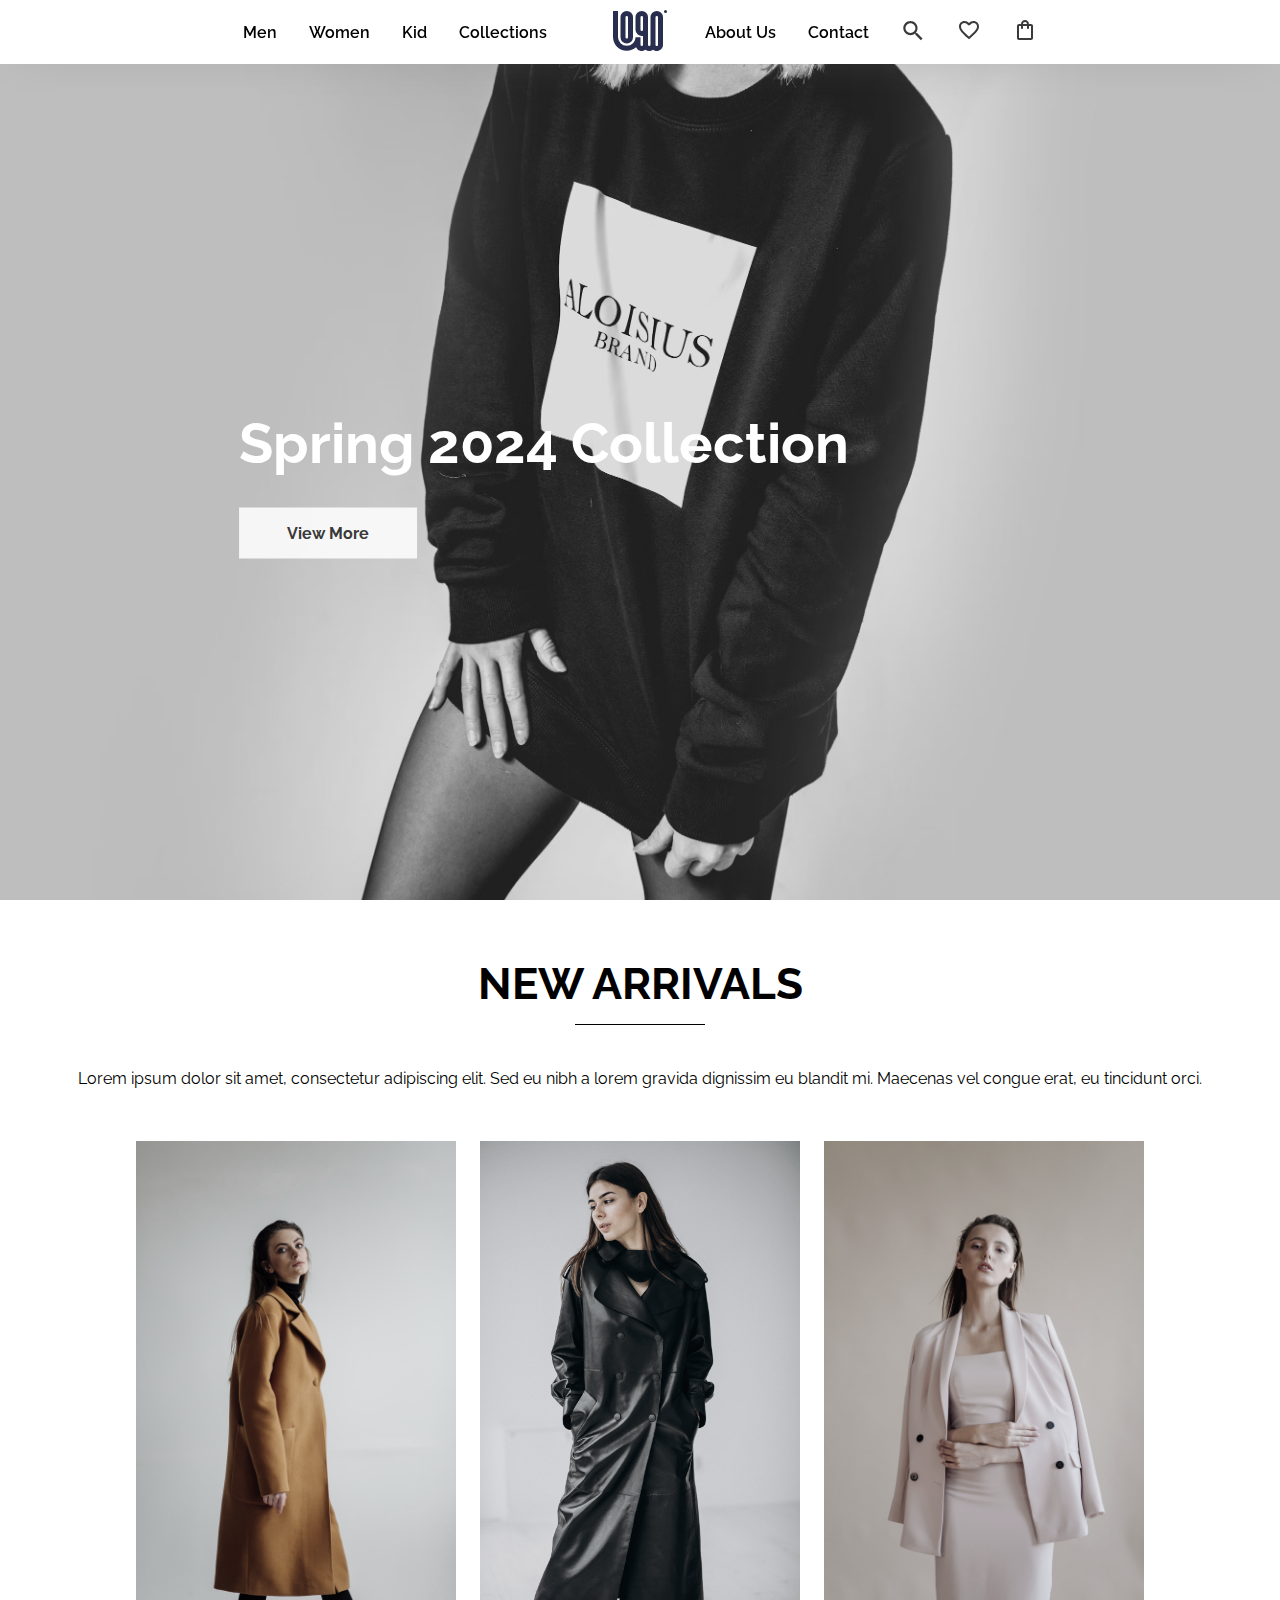
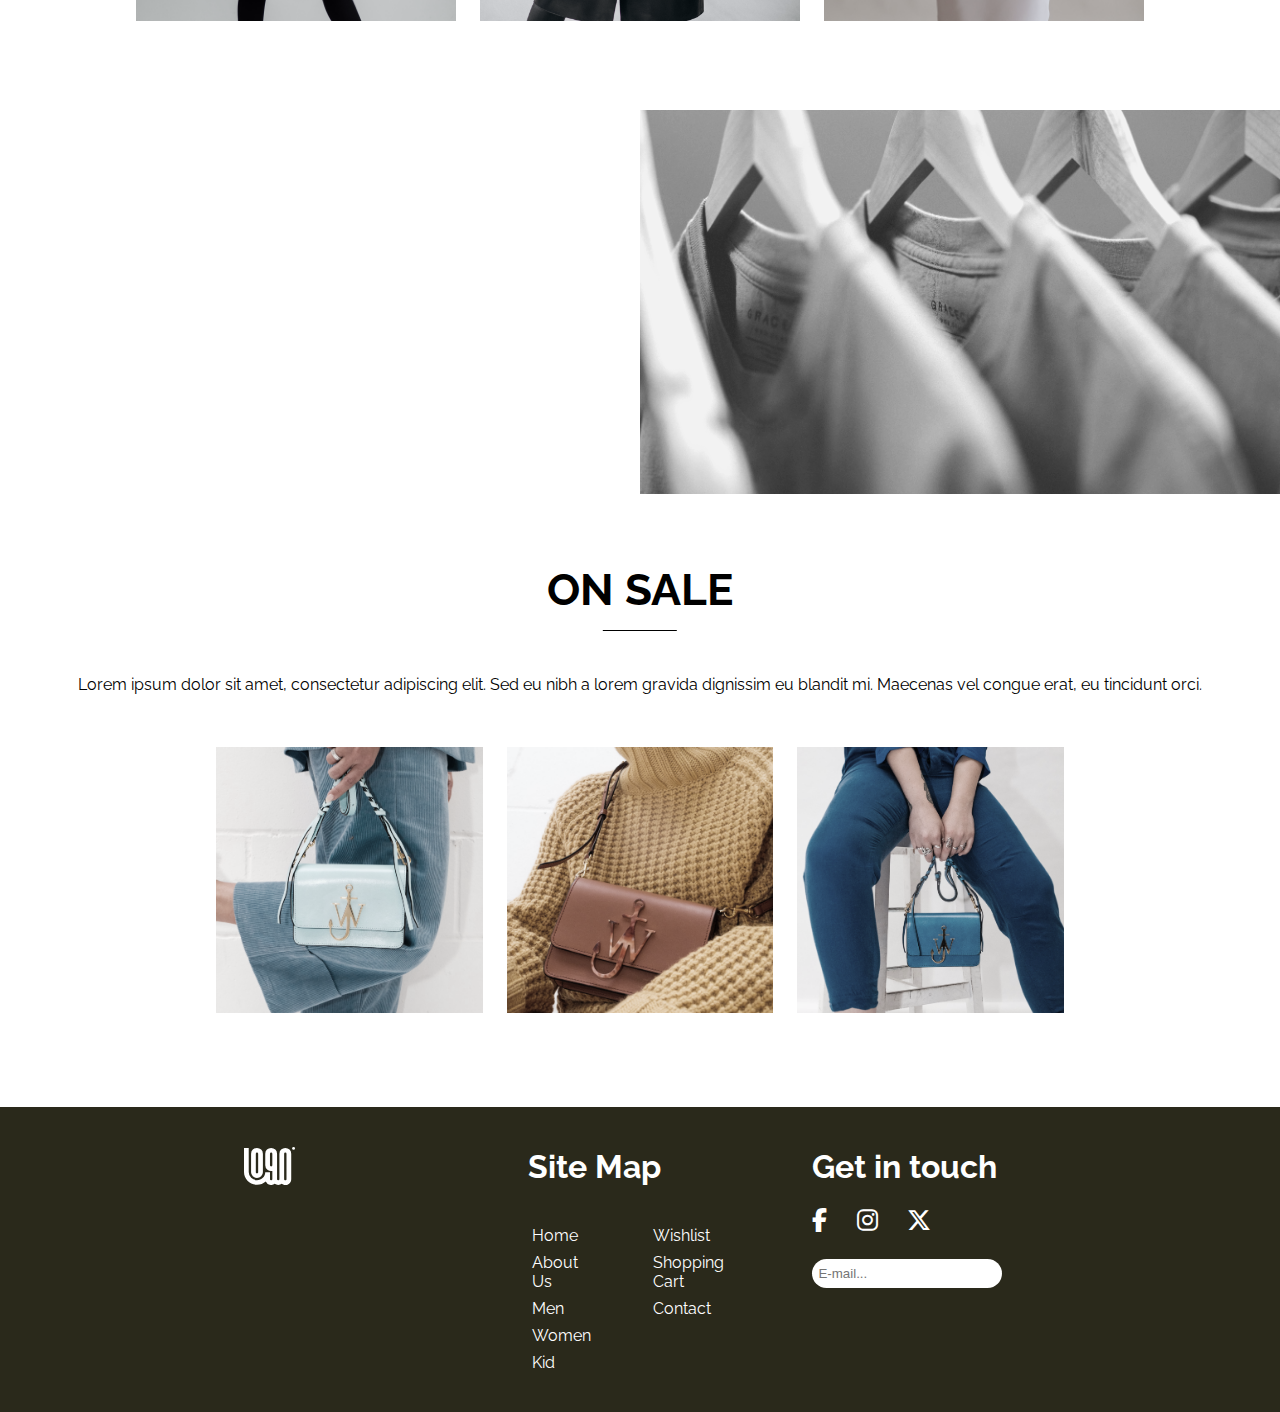
==== index.html @ be004fc8 "initial web project" ====
<!DOCTYPE html>
<html lang="en">
  <head>
    <meta charset="UTF-8" />
    <meta name="viewport" content="width=device-width, initial-scale=1" />
    <title>Home</title>
    <link rel="stylesheet" href="./style.css" />
    <link rel="preconnect" href="https://fonts.googleapis.com" />
    <link rel="preconnect" href="https://fonts.gstatic.com" crossorigin />
    <link
      href="https://fonts.googleapis.com/css2?family=Raleway:ital,wght@0,100..900;1,100..900&display=swap"
      rel="stylesheet" />
    <link
      rel="stylesheet"
      href="https://cdnjs.cloudflare.com/ajax/libs/font-awesome/6.5.1/css/all.min.css" />
    <link href="https://fonts.googleapis.com/icon?family=Material+Icons" rel="stylesheet" />
    <link
      href="https://fonts.googleapis.com/icon?family=Material+Icons+Outlined"
      rel="stylesheet" />
    <link
      rel="stylesheet"
      href="https://fonts.googleapis.com/css2?family=Material+Symbols+Outlined:opsz,wght,FILL,GRAD@20..48,100..700,0..1,-50..200" />
    <link
      rel="stylesheet"
      href="https://unpkg.com/leaflet@1.9.4/dist/leaflet.css"
      integrity="sha256-p4NxAoJBhIIN+hmNHrzRCf9tD/miZyoHS5obTRR9BMY="
      crossorigin="" />
    <script
      src="https://unpkg.com/leaflet@1.9.4/dist/leaflet.js"
      integrity="sha256-20nQCchB9co0qIjJZRGuk2/Z9VM+kNiyxNV1lvTlZBo="
      crossorigin=""></script>
    <script src="/script.js"></script>
  </head>

  <body>
    <!-- Navigation Menu -->
    <header>
      <nav>
        <!-- Left menu -->
        <ul class="left-menu">
          <li><a href="category.html">Men</a></li>
          <li><a href="category.html">Women</a></li>
          <li><a href="/category.html">Kid</a></li>
          <li tabindex="0">
            Collections
            <div class="subcategory-menu">
              <ul>
                <img src="/resources/drop-down-img.jpg" width="300px" height="300px" />
              </ul>
              <ul>
                <li><a href="category.html">FEATURED</a></li>
                <li><a href="category.html">Spring Collection</a></li>
                <li><a href="category.html">New Arrivals</a></li>
                <li><a href="category.html">On Sale</a></li>
              </ul>
              <ul>
                <li><a href="category.html">CLASSIC</a></li>
                <li><a href="category.html">Tops</a></li>
                <li><a href="category.html">Bottoms</a></li>
                <li><a href="category.html">T-Shirts</a></li>
                <li><a href="category.html">Outerwear</a></li>
                <li><a href="category.html">Shoes</a></li>
              </ul>
              <ul>
                <li><a href="category.html">MINIMALIST</a></li>
                <li><a href="category.html">Tops</a></li>
                <li><a href="category.html">Bottoms</a></li>
                <li><a href="category.html">T-Shirts</a></li>
                <li><a href="category.html">Outerwear</a></li>
                <li><a href="category.html">Shoes</a></li>
              </ul>
              <ul>
                <li><a href="category.html">SPORTY</a></li>
                <li><a href="category.html">Tops</a></li>
                <li><a href="category.html">Bottoms</a></li>
                <li><a href="category.html">T-Shirts</a></li>
                <li><a href="category.html">Outerwear</a></li>
                <li><a href="category.html">Shoes</a></li>
              </ul>
            </div>
          </li>
        </ul>
        <!-- Logo -->
        <div class="logo-container">
          <a href="/index.html"><img src="/resources/logo.svg" /></a>
        </div>
        <!-- Right menu -->
        <ul class="right-menu">
          <li><a href="about-us.html">About Us</a></li>
          <li><a href="contact-us.html">Contact</a></li>
          <li tabindex="0">
            <i class="material-icons-outlined">search</i
            ><input type="text" class="search-box" placeholder="Search Item or Collection..." />
          </li>
          <li>
            <a href="wish-list.html"><i class="material-icons-outlined">favorite_border</i></a>
          </li>
          <li>
            <a href="shopping-cart.html"><i class="material-icons-outlined">shopping_bag</i></a>
          </li>
        </ul>
      </nav>
    </header>
    <div class="nav-padding"></div>

    <!-- Banner Section -->
    <div class="hp-heroimg">
      <img src="/resources/hero-banner-compressed.jpg" />
      <div class="hp-width-container">
        <div class="hp-cta-container">
          <h1>Spring 2024 Collection</h1>
          <div class="hp-cta-botton">View More</div>
        </div>
      </div>
    </div>

    <!-- New Arrivals -->
    <article class="collection-container">
      <div class="hp-collection">
        <p>New Arrivals</p>
        <p>
          Lorem ipsum dolor sit amet, consectetur adipiscing elit. Sed eu nibh a lorem gravida
          dignissim eu blandit mi. Maecenas vel congue erat, eu tincidunt orci.
        </p>
        <section class="hp-card-container">
          <div class="hp-card-img-container">
            <img src="/resources/collection 1.jpg" />
            <div class="hp-cta-botton align-center">View More</div>
          </div>
          <div class="hp-card-img-container">
            <img src="/resources/collection 2.jpg" />
            <div class="hp-cta-botton align-center">View More</div>
          </div>
          <div class="hp-card-img-container">
            <img src="/resources/collection 3.jpg" />
            <div class="hp-cta-botton align-center">View More</div>
          </div>
        </section>
      </div>

      <!-- About Us -->
      <div class="hp-collection">
        <section class="hp-aboutus-container">
          <p>
            Welcome to [NAME], nestled in New York City's vibrant fashion scene. We're dedicated to
            providing unique, trendsetting styles for expressive individuals. Our diverse and
            quality-driven collections cater to every taste, blending elegance with boldness. [NAME]
            isn't just a brand; it's a journey towards sartorial distinction where your personal
            style story begins. Join us in making every outfit a statement, an expression of
            individuality in a world eager for diversity. Discover the essence of fashion with us,
            where every thread weaves a narrative of sophistication and avant-garde flair.
          </p>
          <img src="/resources/collection-banner.avif" />
        </section>
      </div>

      <!-- On Sale -->
      <div class="hp-collection">
        <p>On Sale</p>
        <p>
          Lorem ipsum dolor sit amet, consectetur adipiscing elit. Sed eu nibh a lorem gravida
          dignissim eu blandit mi. Maecenas vel congue erat, eu tincidunt orci.
        </p>
        <section class="hp-card-container">
          <div class="hp-card-img-container-2">
            <img src="/resources/onsale1.avif" />
            <div class="hp-cta-botton align-center">View More</div>
          </div>
          <div class="hp-card-img-container-2">
            <img src="/resources/onsale2.avif" />
            <div class="hp-cta-botton align-center">View More</div>
          </div>
          <div class="hp-card-img-container-2">
            <img src="/resources/onsale3.avif" />
            <div class="hp-cta-botton align-center">View More</div>
          </div>
        </section>
      </div>
    </article>

    <!-- Footer -->
    <footer>
      <div class="footer-content">
        <section class="left-footer">
          <div class="footer-logo">
            <img src="/resources/logo.svg" />
          </div>
        </section>
        <section class="middle-footer">
          <h1>Site Map</h1>
          <div class="sitemap-container">
            <ul class="sitemap-left">
              <li><a href="index.html">Home</a></li>
              <li><a href="about-us.html">About Us</a></li>
              <li><a href="category.html">Men</a></li>
              <li><a href="category.html">Women</a></li>
              <li><a href="category.html">Kid</a></li>
            </ul>
            <ul class="sitemap-right">
              <li><a href="wish-list.html">Wishlist</a></li>
              <li><a href="shopping-cart.html">Shopping Cart</a></li>
              <li><a href="contact-us.html">Contact</a></li>
            </ul>
          </div>
        </section>
        <section class="right-footer">
          <h1>Get in touch</h1>
          <div class="social-media-container">
            <a href="https://www.facebook.com"><i class="fa-brands fa-facebook-f"></i></a>
            <a href="https://www.instagram.com"><i class="fa-brands fa-instagram"></i></a>
            <a href="https://www.x.com"><i class="fa-brands fa-x-twitter"></i></a>
          </div>
          <div class="subscribe-container">
            <input type="email" placeholder="E-mail..." />
          </div>
        </section>
      </div>
    </footer>
  </body>
</html>
---- style.css ----
:root {
  --body-font: "Raleway";
}

* {
  box-sizing: border-box;
}

body {
  margin: 0;
  position: relative;
  font-family: var(--body-font);
  font-weight: 400;
  caret-color: transparent;
  height: auto;
  overflow-y: scroll;
}

/*=========================================== Navigation bar ===========================================*/
nav {
  position: fixed;
  display: flex;
  background: white;
  justify-content: center;
  align-items: center;
  top: 0;
  width: 100%;
  height: 4em;
  box-shadow: grey 0px 1px 50px -25px;
  z-index: 999;
  font-weight: 600;
}

.nav-padding {
  display: flex;
  height: 4em;
  background-color: red;
}

.logo-container {
  display: flex;
  padding: 0;
  margin: 0;
}

.left-menu {
  display: flex;
  width: 31.4%;
  list-style-type: none;
  padding: 0 2em;
  gap: 2em;
}

.right-menu {
  display: flex;
  width: 31.4%;
  justify-content: flex-end;
  list-style-type: none;
  padding: 0 2em;
  gap: 2em;
}

.right-menu > li,
.left-menu > li {
  position: relative;
  cursor: pointer;
  height: 2em;
  display: flex;
  align-items: center;
}

.material-icons-outlined {
  font-size: 1.5em;
  color: #3a3a3a;
}

.right-menu > li:nth-child(3)::after,
.right-menu > li:nth-child(4)::after,
.right-menu > li:nth-child(5)::after {
  display: none;
}

.right-menu > li:nth-child(3) > i {
  margin-bottom: 3px;
  transform: scale(1.1);
}

.right-menu > li:nth-child(5) i {
  margin-bottom: 5px;
}

/* Search-box */
.right-menu > li:nth-child(3) > .search-box {
  display: flex;
  position: fixed;
  top: 50%;
  left: 50%;
  transform: translate(-50%, -50%);
  width: 30em;
  height: 2em;
  padding: 2em;
  font-size: 1.25em;
  opacity: 0;
  visibility: hidden;
  box-shadow: none;
  transition: opacity 350ms ease-in-out, visibility 350ms ease-in-out, box-shadow 50ms ease-in-out;
  border: none;
  caret-color: black;
}

.search-box:focus-within {
  outline: none;
}

.right-menu li:nth-child(3):focus-within .search-box {
  opacity: 1;
  visibility: visible;
  box-shadow: rgb(0, 0, 0, 0.7) 0 0 100px;
}
/* End of Search-box */

/* Drop-down Panel */
.subcategory-menu {
  position: fixed;
  display: flex;
  background-color: white;
  border-top: lightgrey solid 1px;
  margin: 1em 0 0 0;
  padding: 2em calc(30% - 100vw / 9);
  width: 100%;
  top: 3em;
  left: 0;
  gap: 3vmax;
  opacity: 0;
  visibility: hidden;
  transition: opacity 150ms ease-in-out, visibility 150ms ease-in-out;
  box-shadow: grey 0px 25px 50px -50px;
  cursor: default;
}

.subcategory-menu img {
  filter: grayscale(40%);
}

.subcategory-menu li {
  list-style-type: none;
  font-size: 1em;
  padding: 0.5em;
  font-weight: 400;
  transition: font-weight 80ms ease-in-out;
}

.subcategory-menu li:hover {
  font-weight: 550;
}

.subcategory-menu ul {
  padding: 0;
}

.subcategory-menu ul li:nth-child(1) {
  font-weight: 650;
}

.subcategory-menu ul:nth-child(2) li:nth-child(4) {
  color: rgb(206, 6, 6);
  font-weight: 750;
  text-transform: uppercase;
}

.left-menu > li:focus-within .subcategory-menu {
  opacity: 1;
  visibility: visible;
}
/* End of Drop-down Panel */

/* Navigation Bar Hover Effect */
.right-menu > li::after,
.left-menu > li::after {
  content: "";
  position: absolute;
  width: 100%;
  background: black;
  border-radius: 5px;
  height: 0.14em;
  top: 2.85em;
  left: 0;
  transform: scaleX(0);
}

.left-menu > li:hover::after,
.right-menu > li:hover::after {
  transform: scaleX(1);
}

.left-menu a:link,
.left-menu a:visited,
.right-menu a:link,
.right-menu a:visited {
  color: inherit;
  text-decoration: none;
}
/* End of Navigation Bar Hover Effect */
/*=========================================== End of Navigation bar ===========================================*/

/*=========================================== Homepage Banner Section ===========================================*/
.hp-heroimg {
  position: relative;
  width: 100%;
  margin-left: auto;
  margin-right: auto;
  overflow: hidden;
}

.hp-heroimg img {
  width: 100%;
  height: calc(100vh - 4em);
  object-fit: cover;
  object-position: center 5%;
}

.hp-width-container {
  position: absolute;
  top: 50%;
  left: 50%;
  transform: translate(-50%, -50%);
  height: 100vh;
  width: 62.65%;
}

.hp-heroimg .hp-cta-container {
  display: flex;
  flex-direction: column;
  position: absolute;
  top: 50%;
  left: 0;
  transform: translateY(-50%);
  gap: 2em;
}

.hp-heroimg h1 {
  font-size: 3.5em;
  color: white;
  margin: 0;
}

.hp-cta-botton {
  font-weight: bold;
  white-space: nowrap;
  color: #3a3a3a;
  background-color: rgba(255, 255, 255, 0.856);
  width: fit-content;
  padding: 1em 3em;
  margin: 0;
  cursor: pointer;
  transition: color 110ms ease-in-out, background-color 110ms ease-in-out;
}

.hp-cta-botton:hover {
  color: white;
  background: #2a291b;
}
/*=========================================== End of Homepage Banner Section ===========================================*/

/*=========================================== Homepage Collection Section ===========================================*/
.collection-container {
  display: flex;
  flex-direction: column;
  margin-bottom: calc(100vw / 15 - 100vw / 20);
}

.hp-collection {
  display: flex;
  flex-direction: column;
  justify-content: center;
  align-items: center;
  padding: 1em 0;
}

.hp-collection > p:nth-child(1) {
  position: relative;
  font-size: 2.75em;
  font-weight: 700;
  text-transform: uppercase;
  white-space: nowrap;
  text-align: center;
  color: black;
  width: fit-content;
  margin: 3vmax;
}

.hp-collection > p:nth-child(2) {
  width: 90vw;
}

.hp-collection > p:nth-child(1)::after {
  content: "";
  display: block;
  width: 40%;
  position: absolute;
  background: black;
  height: 0.015em;
  bottom: -30%;
  left: 50%;
  transform: translateX(-50%);
}

.hp-aboutus-container {
  width: 100%;
  height: 30vmax;
  background-image: url(https://img.freepik.com/free-photo/solid-concrete-wall-textured-backdrop_53876-129493.jpg?t=st=1711586762~exp=1711590362~hmac=8ddcb35dd2d06450445a32ab8e232ac5690f08e5851494e4c3c24bf8e4dc077f&w=1800);
  overflow: hidden;
}

.hp-collection > .hp-aboutus-container > p {
  box-sizing: border-box;
  float: left;
  width: 50%;
  height: 80%;
  margin: 1.5em 0;
  padding: calc(100vw / 4 - 100vw / 5);
  color: white;
  font-size: 1em;
  text-align: right;
  line-height: 3vmax;
  overflow: hidden;
}

.hp-collection > .hp-aboutus-container > img {
  float: right;
  width: 50%;
  height: inherit;
  object-fit: cover;
  object-position: center 30%;
  filter: brightness(130%) grayscale(100%) contrast(0.9);
}

.hp-collection p {
  width: 80%;
  text-align: center;
  margin: calc(100vh / 30 - 100vh / 100);
}

.hp-collection p:nth-child(2) {
  padding-bottom: 2em;
}

.hp-card-container {
  display: flex;
  gap: 1.5em;
}

.hp-card-container:nth-of-type(1) {
  padding-bottom: calc(100vw / 15 - 100vw / 45);
}

.hp-card-img-container {
  display: flex;
  position: relative;
  overflow: hidden;
}

.hp-card-img-container-2 {
  display: flex;
  overflow: hidden;
  position: relative;
  filter: grayscale(25%);
}

.hp-card-container .hp-card-img-container img {
  width: calc(100vw / 3 - 100vw / 12);
  height: auto;
}

.hp-card-container .hp-card-img-container-2 img {
  width: calc(100vw / 3 - 100vw / 8);
  height: calc(100vw / 3 - 100vw / 8);
  object-fit: cover;
}

.align-center {
  position: absolute;
  top: 50%;
  left: 50%;
  transform: translate(-50%, -50%);
}

.hp-card-container .hp-cta-botton,
.hp-card-container .hp-cta-botton {
  opacity: 0;
  visibility: hidden;
  transition: opacity 150ms ease-in-out, visibility 150ms ease-in-out;
}

.hp-card-img-container:hover .hp-cta-botton,
.hp-card-img-container-2:hover .hp-cta-botton {
  opacity: 1;
  visibility: visible;
}

.hp-card-container > .hp-card-img-container > img,
.hp-card-container > .hp-card-img-container-2 > img {
  filter: grayscale(45%);
  transform: none;
  transition: transform 350ms ease-in-out, filter 100ms ease-in;
}

.hp-card-img-container:hover img,
.hp-card-img-container-2:hover img {
  transform: scale(1.175);
  filter: grayscale(0%) contrast(110%) saturate(105%);
}
/*=========================================== End of Homepage Collection Section ===========================================*/

/*=========================================== Footer Section ===========================================*/
footer {
  display: flex;
  background-color: #2a291b;
  justify-content: center;
}

.footer-content {
  display: flex;
  min-width: 66.5%;
  height: auto;
  margin: 0;
  padding: 0;
  justify-content: flex-start;
  background-color: #2a291b;
  color: white;
}

.footer-content section {
  display: flex;
  width: 100%;
  justify-content: flex-start;
  align-items: center;
  padding: calc(100vw / 40 - 100vw / 100) calc(100vw / 30 - 100vw / 100);
}

.footer-content section a:visited,
.footer-content section a:link {
  text-decoration: none;
  color: inherit;
}

footer > .footer-content > .left-footer {
  align-items: flex-start;
  justify-content: flex-start;
}

.footer-logo img {
  filter: brightness(0) invert(1);
  width: calc(100vw / 20 - 100vw / 100);
  margin: 1.25em 0;
}

footer > .footer-content > .middle-footer {
  display: block;
}

.middle-footer p {
  font-size: large;
  font-weight: bold;
  text-transform: uppercase;
}

.middle-footer li {
  list-style-type: none;
  padding: 0.25em;
}

.sitemap-container {
  display: flex;
  margin: 0;
  padding: 0;
  gap: calc(100vw / 20 - 100vw / 100);
}

.sitemap-left,
.sitemap-right {
  padding: 0;
}

footer > .footer-content > .right-footer {
  display: flex;
  flex-direction: column;
  justify-content: flex-start;
  align-items: flex-start;
}

.subscribe-container {
  padding: 1.5em 0;
}

.subscribe-container input[type="email"] {
  padding: 0.5em;
  width: 100%;
  border: none;
  border-radius: 15px;
  outline: none;
  caret-color: black;
}

.social-media-container {
  display: flex;
  gap: calc(100vw / 30 - 100vw / 100);
  font-size: 1.5em;
}

/*=========================================== End of Footer ===========================================*/

/*=========================================== Shopping-Cart ===========================================*/
.sc-upper-content {
  display: flex;
  position: relative;
  justify-content: center;
  align-items: center;
  gap: 5em;
  padding: 0 2em 0 2em;
  width: 100%;
  margin: 0;
}

.margin-wrapper > .sc-title {
  font-size: 1.5vmax;
  padding: 2em 1em 2em 1em;
  text-transform: uppercase;
}

.sc-item-container {
  position: relative;
  display: flex;
  flex-direction: column;
}

.sc-item-wrapper::after {
  position: absolute;
  content: "";
  bottom: 50px;
  height: 0.03em;
  width: 100%;
  background: #e2e2e2;
}

.sc-item-wrapper {
  display: flex;
  gap: 0.5em;
  visibility: visible;
  opacity: 1;
  padding: 0 0 6em 0;
  transition: opacity 130ms ease-in-out, visibility 130ms ease-in-out;
}

.sc-item-img-container {
  display: flex;
  width: 270px;
  height: 270px;
  cursor: pointer;
}

.sc-item-img-container > img {
  object-fit: cover;
  aspect-ratio: 1/1;
  object-position: bottom;
}

.sc-left-container {
  align-self: flex-start;
  position: relative;
  width: 100%;
}

.sc-item-container > .material-symbols-outlined {
  z-index: 1;
  position: absolute;
  top: 0;
  right: 0;
  font-weight: 300;
  height: fit-content;
  cursor: pointer;
  transition: font-weight 120ms ease-in-out;
}

.sc-item-container > .material-symbols-outlined:hover {
  font-weight: 900;
}

.sc-item-container > .sc-item-close-toggle {
  display: none;
}
.sc-item-container > .sc-item-close-toggle:checked + label,
.sc-item-container > .sc-item-close-toggle:checked + label + .sc-item-wrapper,
.sc-item-container > .sc-item-close-toggle:checked + label + .sc-item-wrapper::after {
  visibility: hidden;
  height: 0;
  opacity: 0;
  padding: 0;
}

.sc-item-content-container {
  display: flex;
  flex-direction: column;
  gap: 25px;
  font-size: 1.1em;
  padding: 0 0 0 40px;
  width: 100%;
  position: relative;
}

.sc-item-content-container > p {
  margin: 0;
}

.sc-item-content-container > p:first-child {
  text-transform: uppercase;
  font-weight: 700;
}

.sc-item-content-container > p:last-child {
  align-self: flex-end;
  font-size: 1.2em;
  text-transform: uppercase;
  font-weight: 700;
}

.sc-item-content-container select {
  padding: 0 10px;
  border: none;
  font-size: 1em;
}

.sc-right-container {
  align-self: flex-start;
  position: sticky;
  top: 5em;
  width: 40%;
  padding: 20px;
  border: black solid 1px;
}

/* @media (max-width: 1210px) {
  .sc-upper-content {
    flex-direction: column;
  }

  .sc-right-container {
    position: sticky;
    bottom: 0;
  }

  .margin-wrapper {
    margin: 0px 0px !important;
  }
} */

.sc-order-summary {
  display: flex;
  flex-direction: column;
  gap: 1.5em;
}

.sc-order-summary > h2 {
  margin: 0;
}

.sc-order-summary > .sc-order-summary-section:nth-of-type(4) {
  padding: 15px 0;
  font-weight: 650;
  text-transform: uppercase;
}

.sc-order-summary-section {
  display: flex;
  justify-content: space-between;
}

.sc-checkout-button {
  background-color: #3a3a3a;
  color: white;
  border: none;
  width: 100%;
  padding: 15px;
  font-size: 1em;
  font-weight: 500;
  letter-spacing: 1px;
  cursor: pointer;
}

.sc-checkout-button:active {
  background-color: black;
}

.sc-lower-content {
  display: flex;
  position: relative;
  justify-content: center;
  align-items: center;
  gap: 5em;
  padding: 0 2em 2em 2em;
  width: 100%;
  margin: 0 0 4em 0;
}

.sc-item-suggestion {
  display: flex;
  gap: 30px;
}

.sc-suggestion-img-container {
  position: relative;
  width: 100%;
  height: 100%;
  aspect-ratio: 1/1;
}

.sc-suggestion-img-container > img {
  height: 100%;
  width: 100%;
  object-fit: cover;
  object-position: center;
  transition: filter 250ms ease-in-out;
  filter: grayscale(40%);
  cursor: pointer;
}

.sc-suggestion-img-container:hover > img {
  filter: grayscale(0%) invert(15%);
}

/*=========================================== End of Shopping-Cart ===========================================*/

/*=========================================== About Us ===========================================*/

.margin-wrapper {
  display: flex;
  flex-direction: column;
  justify-content: center;
  margin: 0 calc(100vw / 4.625 - 100vw / 35) calc(100vh / 10 - 100vh / 35)
    calc(100vw / 4.625 - 100vw / 35);
}

@media (max-width: 767px) {
  .margin-wrapper {
    margin: 0 calc(100vw / 4.625 - 100vw / 10) calc(100vh / 10 - 100vh / 35)
      calc(100vw / 4.625 - 100vw / 10);
  }
}

.au-content-container {
  display: flex;
  flex-direction: column;
  justify-content: center;
  align-items: center;
  width: 100%;
}

.au-text-container {
  display: flex;
  flex-direction: column;
  align-items: center;
  margin: calc(100vw / 12 - 100vw / 15) 0;
}

.au-history-section {
  position: relative;
  overflow: hidden;
}

.au-content-container > div:nth-child(2) > p {
  font-weight: 500;
  font-style: italic;
  font-size: 1.135em;
  text-align: center;
}

.au-history-section::before {
  content: "";
  position: absolute;
  width: 6px;
  background-color: #3a3a3a;
  top: 2.5%;
  bottom: 2%;
  left: 5%;
}

.au-text-container > p {
  width: 80%;
  text-align: left;
  line-height: 1.5em;
}

.au-history-section > div:nth-child(2) > p:nth-of-type(1),
.au-history-section > div:nth-child(3) > p:nth-of-type(1),
.au-history-section > div:nth-child(4) > p:nth-of-type(1) {
  font-size: 1.5em;
  font-weight: 700;
  position: relative;
}

.au-history-section > div:nth-child(2) > p:nth-of-type(1)::before,
.au-history-section > div:nth-child(3) > p:nth-of-type(1)::before,
.au-history-section > div:nth-child(4) > p:nth-of-type(1)::before {
  position: absolute;
  content: "";
  width: 190px;
  height: 0.03em;
  background: #3a3a3a;
  top: 50px;
  left: -8%;
}

.au-text-container > video {
  filter: grayscale(100%);
  width: 80%;
  transition: filter 300ms ease-in-out;
}

.au-img-container {
  margin: 0 0 calc(100vw / 10 - 100vw / 15) 0;
  display: flex;
  position: relative;
  overflow: hidden;
}

.au-img-container img {
  width: calc(100vw / 1.865 - 100vw / 25);
  height: calc(100vw / 3 - 100vw / 25);
  filter: grayscale(100%);
  object-fit: cover;
  object-position: center 20%;
  transition: filter 300ms ease-in-out;
}

.au-img-container > .banner-img {
  width: calc(100vw / 1.5 - 100vw / 25);
  height: 30vh;
  object-fit: cover;
  object-position: top;
}

.au-img-container img:hover,
.au-text-container > video:hover {
  filter: grayscale(40%) saturate(150%);
}

.au-title-container {
  position: absolute;
  left: 50%;
  top: 50%;
  transform: translate(-50%, -50%);
  color: white;
  letter-spacing: 5px;
  text-indent: 1px;
  text-align: center;
  font-weight: 700;
  font-size: 2.75em;
  text-transform: uppercase;
}

/*=========================================== End of About Us ===========================================*/

/*=========================================== Category ===========================================*/
.co-banner-container {
  display: flex;
}

.co-margin-wrapper {
  display: flex;
  flex-direction: column;
  justify-content: center;
  margin: 0 calc(100vw / 4.625 - 100vw / 35) calc(100vh / 10 - 100vh / 35)
    calc(100vw / 4.625 - 100vw / 35);
}

.co-banner-left-img-container > img {
  filter: grayscale(100%) contrast(115%);
  height: 30vh;
  width: 50vw;
  object-fit: cover;
  object-position: top right;
}

.co-banner-right-container {
  display: flex;
  width: 100%;
  justify-content: center;
  align-items: center;
}

.co-banner-right-container > h1 {
  text-transform: uppercase;
  font-size: 1.5vmax;
}

.co-title-container {
  margin: 6em 0 4em 0;
  align-self: center;
  align-items: center;
}

.co-title-container > p {
  text-align: center;
  line-height: 30px;
  font-style: italic;
}

.co-filter-container {
  display: flex;
  flex-direction: column;
  justify-content: flex-end;
  align-self: flex-end;
  align-items: flex-end;
  width: fit-content;
  padding: 10px;
}

.co-filter-container > p {
  margin: 15px 0;
  font-size: 0.9em;
  font-weight: 650;
}

.co-filter-container > select {
  padding: 10px;
  outline: none;
  border: #3a3a3a solid 1px;
}

.co-body-container {
  display: flex;
  gap: 80px;
}

.co-left-panel-container {
  position: sticky;
  top: 70px;
  width: 230px;
  min-width: 230px;
  height: fit-content;
}

.co-left-panel-title {
  position: relative;
  margin: 0 0 60px 0;
}

.co-left-panel-title > h2 {
  position: relative;
}

.co-left-panel-title > h2::after {
  position: absolute;
  left: 0;
  top: 50px;
  content: "";
  height: 0.105em;
  width: 95px;
  background: black;
}

.co-left-panel-section {
  font-weight: 650;
}

.co-left-panel-section {
  display: flex;
  flex-direction: column;
  margin: 20px 0;
}

.co-left-panel-section > label {
  position: relative;
}

.co-left-panel-section > input[type="checkbox"] {
  display: none;
}

.co-left-panel-section > div {
  margin: 20px 0 0 0;
}

.co-left-panel-section > div > * {
  font-weight: 400;
}

.co-left-panel-section > label::before {
  position: absolute;
  top: 50%;
  right: 0;
  transform: rotate(-45deg);
  content: "";
  width: 8px;
  height: 0.1em;
  background: #3a3a3a;
  transition: transform 150ms ease-in-out;
}

.co-left-panel-section > label::after {
  position: absolute;
  top: 50%;
  right: 4px;
  transform: rotate(45deg);
  content: "";
  width: 8px;
  height: 0.1em;
  background: #3a3a3a;
  transition: transform 150ms ease-in-out;
}

.co-left-panel-section > input[type="checkbox"]:checked + label::after {
  transform: rotate(-45deg);
}

.co-left-panel-section > input[type="checkbox"]:checked + label::before {
  transform: rotate(45deg);
}

.co-left-panel-section-price {
  filter: grayscale(100%);
  display: flex;
  flex-direction: column;
  gap: 15px;
}

.co-left-panel-section > input[type="checkbox"]:checked ~ .co-left-panel-section-dropdown,
.co-left-panel-section > input[type="checkbox"]:checked ~ .co-left-panel-section-price,
.co-left-panel-section > input[type="checkbox"]:checked ~ .co-left-panel-section-size,
.co-left-panel-section > input[type="checkbox"]:checked ~ .co-left-panel-section-color {
  overflow: hidden;
  visibility: visible;
}

.co-left-panel-section > input[type="checkbox"]:checked ~ .co-left-panel-section-dropdown {
  max-height: 150px;
}

.co-left-panel-section > input[type="checkbox"]:checked ~ .co-left-panel-section-price {
  max-height: 90px;
}

.co-left-panel-section > input[type="checkbox"]:checked ~ .co-left-panel-section-size,
.co-left-panel-section > input[type="checkbox"]:checked ~ .co-left-panel-section-color {
  max-height: 50px;
}

.co-left-panel-container .co-left-panel-section-dropdown {
  display: flex;
  flex-direction: column;
  gap: 10px;
  overflow: hidden;
  max-height: 0px;
  transition: all 400ms ease-in-out;
}

.co-left-panel-container .co-left-panel-section-size,
.co-left-panel-container .co-left-panel-section-color,
.co-left-panel-container .co-left-panel-section-price {
  overflow: hidden;
  max-height: 0px;
  transition: all 400ms ease-in-out;
  visibility: hidden;
}

.co-left-panel-section-size {
  display: grid;
  grid-template-columns: repeat(5, 1fr);
  border-left: #3a3a3a solid 1px;
  border-top: #3a3a3a solid 1px;
}

.co-left-panel-section-size > div {
  display: flex;
  justify-content: center;
  align-items: center;
  padding: 0.5em;
  cursor: pointer;
  aspect-ratio: 1/1;
  border-right: #3a3a3a solid 1px;
  border-bottom: #3a3a3a solid 1px;
}

.co-left-panel-section-size > div:hover {
  box-shadow: inset 0 0 0 1px #3a3a3a;
}

.co-left-panel-section-color {
  display: grid;
  grid-template-columns: repeat(5, 1fr);
}

.co-left-panel-section-color > div {
  display: flex;
  justify-content: center;
  align-items: center;
  padding: 0.5em;
  cursor: pointer;
  aspect-ratio: 1/1;
  border: white solid 1px;
}

.co-left-panel-section-color > div:nth-child(1) {
  background: black;
  transition: 150ms ease-in-out;
}

.co-left-panel-section-color > div:nth-child(1):hover {
  border: black solid 2px;
}

.co-left-panel-section-color > div:nth-child(2) {
  background: grey;
  transition: 150ms ease-in-out;
}

.co-left-panel-section-color > div:nth-child(2):hover {
  border: grey solid 2px;
}

.co-left-panel-section-color > div:nth-child(3) {
  background: #a05341;
  transition: 150ms ease-in-out;
}

.co-left-panel-section-color > div:nth-child(3):hover {
  border: #a05341 solid 2px;
}

.co-left-panel-section-color > div:nth-child(4) {
  background: #d1c5b7;
  transition: 150ms ease-in-out;
}

.co-left-panel-section-color > div:nth-child(4):hover {
  border: #d1c5b7 solid 2px;
}

.co-right-content-container {
  width: 100%;
  display: grid;
  grid-template-columns: repeat(3, 1fr);
}

.co-right-content-container a,
.co-right-content-container a:visited,
.co-right-content-container a:focus,
.co-right-content-container a:active,
.co-right-content-container a:focus-within,
.co-right-content-container a:hover {
  color: inherit;
  text-decoration: none;
}

.co-product-container {
  display: flex;
  flex-direction: column;
  position: relative;
  height: auto;
}

.co-product-container img {
  width: 100%;
  height: 100%;
  padding: 10px 10px 0 10px;
  object-fit: cover;
  transition: filter 250ms ease-in-out;
}

.co-product-container:hover img {
  filter: grayscale(0%) invert(15%);
}

.co-product-wishicon {
  position: absolute;
  top: 20px;
  right: 20px;
}

.co-product-wishicon:hover > label {
  font-weight: 900;
}

.co-product-wishicon > .material-symbols-outlined {
  font-weight: 350;
  color: #3a3a3a;
  cursor: pointer;
  caret-color: transparent;
}

.co-product-wishicon > .material-symbols-outlined::selection {
  background-color: transparent;
}

.co-product-wishicon input[type="checkbox"] {
  display: none;
}

.co-product-wishicon > input[type="checkbox"]:checked + label {
  font-variation-settings: "FILL" 100;
  color: rgb(209, 32, 32);
  caret-color: transparent;
}

.co-product-info-container {
  position: relative;
  margin: 30px 10px;
  height: fit-content;
}

.co-product-info-container > p {
  margin: 0;
  padding: 0 0 0 10px;
}

.co-product-info-container > p:first-child {
  font-weight: 650;
  padding: 0 0 15px 10px;
}

.co-product-info-container > p:last-child {
  position: absolute;
  top: -15px;
  right: 25px;
  font-weight: 650;
  padding: 15px 0 0 0;
}

/*=========================================== End of Category ===========================================*/

/*=========================================== Product Detail ===========================================*/

.pd-content-container {
  display: flex;
  justify-content: space-around;
  padding: 3em 0;
}

.pd-img-container {
  display: flex;
  position: sticky;
  top: 7em;
  justify-content: flex-end;
  gap: 20px;
  height: calc(100vh - 10em);
}

.pd-thumbnail-img-container {
  position: relative;
  display: flex;
  flex-direction: column;
}

.pd-thumbnail-img {
  height: 12vh;
  aspect-ratio: 1 / 1.1;
  border-collapse: collapse;
  border-bottom: white solid 2vh;
}

.pd-thumbnail-img > img {
  width: 100%;
  height: 100%;
  object-fit: cover;
}

.pd-hover-img {
  visibility: hidden;
  opacity: 0;
  position: absolute;
  left: 6.4vw;
  top: 0;
  width: 27vw;
  height: 100%;
  aspect-ratio: 1/1.2;
  transition: visibility 250ms ease-in-out, opacity 250ms ease-in-out;
}

.pd-hover-img > img {
  width: 100%;
  height: 100%;
  object-fit: cover;
}

#tn1:hover + #hi1 {
  visibility: visible;
  opacity: 1;
}

#tn2:hover + #hi2 {
  visibility: visible;
  opacity: 1;
}

#tn3:hover + #hi3 {
  visibility: visible;
  opacity: 1;
}

#tn4:hover + #hi4 {
  visibility: visible;
  opacity: 1;
}

#tn5:hover + #hi5 {
  visibility: visible;
  opacity: 1;
}

.pd-product-img {
  width: 27vw;
  height: 100%;
  aspect-ratio: 1/1.4;
}

.pd-product-img > img {
  width: 100%;
  height: 100%;
  object-fit: cover;
  object-position: center;
}

.pd-right-container {
  width: 40%;
  padding: 0 3em;
}

.pd-product-title-container {
  text-transform: uppercase;
  font-size: 2em;
}

.pd-product-title-container span {
  padding: 0 0.5vw;
  font-size: 0.5em;
}

.pd-product-title-container > p:first-child {
  margin: 0;
}

.pd-product-title-container > p:nth-child(2) {
  margin: 1.5vw 0;
}

.pd-color {
  display: grid;
  width: 13vw;
  grid-template-columns: repeat(4, 1fr);
}

.pd-color > div {
  display: flex;
  justify-content: center;
  align-items: center;
  padding: 0.5em;
  cursor: pointer;
  height: 3vw;
  aspect-ratio: 1/1;
  border: white solid 1px;
}

.pd-color > div:nth-child(1) {
  background: black;
  transition: 150ms ease-in-out;
}

.pd-color > div:nth-child(1):hover {
  border: black solid 2px;
}

.pd-color > div:nth-child(2) {
  background: grey;
  transition: 150ms ease-in-out;
}

.pd-color > div:nth-child(2):hover {
  border: grey solid 2px;
}

.pd-color > div:nth-child(3) {
  background: #c5bfc3;
  transition: 150ms ease-in-out;
}

.pd-color > div:nth-child(3):hover {
  border: #c5bfc3 solid 2px;
}

.pd-color > div:nth-child(4) {
  background: #d1c5b7;
  transition: 150ms ease-in-out;
}

.pd-color > div:nth-child(4):hover {
  border: #d1c5b7 solid 2px;
}

.pd-info-container {
  line-height: 2vw;
  width: 15vw;
  text-align: start;
}

.pd-cta-button-container {
  margin: 30px 0;
  display: flex;
  flex-direction: column;
}

.pd-size {
  display: flex;
  width: fit-content;
  grid-template-columns: repeat(5, 1fr);
  overflow: hidden;
  border-left: #3a3a3a solid 1px;
  border-top: #3a3a3a solid 1px;
}

.pd-size > div {
  display: flex;
  justify-content: center;
  align-items: center;
  padding: 0.5em;
  cursor: pointer;
  height: 3vw;
  aspect-ratio: 1/1;
  border-right: #3a3a3a solid 1px;
  border-bottom: #3a3a3a solid 1px;
}

.pd-size > div:hover {
  box-shadow: inset 0 0 0 1px #3a3a3a;
}

.pd-cta-button-container > button {
  background-color: #3a3a3a;
  color: white;
  border: none;
  width: 13vw;
  min-width: 200px;
  margin: 10px 0px;
  padding: 15px;
  font-size: 1em;
  font-weight: 500;
  letter-spacing: 1px;
  cursor: pointer;
}

.pd-cta-button-container > button:focus {
  position: relative;
  background-color: white;
  color: black;
  box-shadow: inset #3a3a3a 0 0 0 1px;
}

.pd-cta-button-container > button::after {
  position: absolute;
  left: 50%;
  transform: translateX(-50%);
  width: 90%;
  background-color: white;
}

.pd-cta-button-container > button:first-of-type:focus::after {
  content: "Added to Cart";
}

.pd-cta-button-container > button:last-of-type:focus::after {
  content: "Added to Wishlist";
}
/*=========================================== End of Product Detail ===========================================*/

/*=========================================== Wishlist ===========================================*/

.margin-wrapper > .wi-title {
  font-size: 1.5vmax;
  padding: 2em 1em 2em 1em;
  text-transform: uppercase;
}

.wi-content-container {
  width: 100%;
  display: grid;
  /* flex-wrap: wrap; */
  align-items: flex-start;
  justify-content: flex-start;
  padding: 0 22px;
  grid-template-columns: repeat(auto-fill, minmax(12vmax, 1fr));
}

.wi-content-container > a,
.wi-content-container > a:visited,
.wi-content-container > a:focus,
.wi-content-container > a:active,
.wi-content-container > a:focus-within,
.wi-content-container > a:hover {
  color: inherit;
  text-decoration: none;
}

.wi-product-container {
  display: flex;
  flex-direction: column;
  position: relative;
  width: 100%;
  height: auto;
  padding: 0;
}

.wi-product-wrapper {
  transition: opacity 130ms ease-in-out, visibility 130ms ease-in-out;
}

.wi-product-wrapper > .wi-product-img-container img {
  width: 100%;
  height: 100%;
  padding: 0 10px 0 10px;
  object-fit: cover;
  /* filter: grayscale(50%); */
  transition: filter 250ms ease-in-out;
}

.wi-product-container:hover > img {
  filter: grayscale(0%) invert(15%);
}

.wi-product-info-container {
  flex-direction: column;
  position: relative;
  margin: 30px 10px;
  height: fit-content;
}

.wi-product-info-container > p {
  margin: 0;
  padding: 10px 0 10px 10px;
}

.wi-product-info-container > p:first-child {
  font-weight: 650;
  padding: 0 0 15px 10px;
  border-bottom: #e2e2e2 solid 1px;
}

.wi-product-info-container > button {
  background-color: #3a3a3a;
  color: white;
  border: none;
  width: 100%;
  margin: 10px 0px;
  padding: 15px;
  font-size: 1em;
  font-weight: 500;
  letter-spacing: 1px;
  cursor: pointer;
}

.wi-product-info-container > button:focus {
  position: relative;
  background-color: white;
  color: black;
  box-shadow: inset #3a3a3a 0 0 0 1px;
}

.wi-product-info-container > button:focus::after {
  position: absolute;
  left: 50%;
  transform: translateX(-50%);
  width: 90%;
  background-color: white;
  content: "Added to Cart";
}

.wi-product-wishicon + .material-symbols-outlined {
  z-index: 1;
  padding: 5px;
  position: absolute;
  top: 1%;
  right: 20px;
  cursor: pointer;
  transition: font-weight 120ms ease-in-out;
}

.wi-product-wishicon + .material-symbols-outlined:hover {
  font-weight: 900;
}

.wi-product-container > .wi-product-wishicon {
  display: none;
}
.wi-product-container > .wi-product-wishicon:checked + label,
.wi-product-container > .wi-product-wishicon:checked + label + .wi-product-wrapper {
  visibility: hidden;
  height: 0;
  opacity: 0;
  padding: 0;
}

/*=========================================== End of Wishlist ===========================================*/

/*=========================================== Contact Us ===========================================*/

.cu-backdrop-upper {
  width: 100%;
  height: fit-content;
  margin: calc(100vh / 7 - 100vh / 8) 0;
  background: white;
}

.cu-backdrop-lower {
  width: 100%;
  height: 100%;
  background: #3a3a3a;
}

.cu-map-container {
  display: flex;
}

#map {
  width: 100vw;
  height: 65vh;
  filter: grayscale(100%) invert(65%) contrast(250%);
}

.leaflet-popup-content-wrapper,
.leaflet-popup-tip {
  width: fit-content;
  height: fit-content;
  border-radius: 0;
  filter: invert(100%);
}

.leaflet-popup > .leaflet-popup-content-wrapper {
  border-radius: 0;
}

.cu-map-popup .leaflet-popup-content {
  margin: 1.25em;
  line-height: 25px;
  font-size: 1.1em;
}

.cu-map-popup .leaflet-popup-content > p {
  margin: 0;
  text-transform: uppercase;
  font-weight: 800;
}

.cu-content-container {
  display: flex;
  gap: 5em;
  align-self: center;
  width: 100%;
}

.cu-title-content-container {
  min-width: 200px;
  width: calc(100vw / 8);
}

.cu-title-content-container > h1 {
  position: relative;
  white-space: nowrap;
  margin: calc(100vh / 8 - 100vh / 15) 0;
}

.cu-title-content-container > h1::after {
  position: absolute;
  content: "";
  height: 0.03em;
  width: 120px;
  background: #3a3a3a;
  left: 0;
  top: 65px;
}

.cu-content-section-container {
  display: flex;
  flex-direction: row;
  height: fit-content;
  width: fit-content;
  gap: 3em;
}

.cu-content-section {
  min-width: 180px;
  width: calc(100% / 4);
  height: fit-content;
}

.cu-card-container {
  filter: grayscale(100%);
  width: 27vw;
  min-width: fit-content;
  height: fit-content;
  border: #3a3a3a solid 1px;
  padding: 2em;
  overflow: hidden;
}

.cu-card-container p {
  text-transform: uppercase;
  font-weight: 550;
}

.form {
  display: flex;
  flex-direction: column;
  gap: 1em;
}

.form-item:nth-of-type(1) > input,
.form-item:nth-of-type(2) > input,
.form-item:nth-of-type(3) > input,
.form-item:nth-of-type(4) > textarea {
  width: 75%;
}

.form-item > label,
.form-item > input {
  display: flex;
}

.form-item > label:focus-within,
.form-item > input:focus-within,
.form-item > textarea:focus-within {
  outline: none;
  border: none;
  caret-color: white;
}

.form-item > input:-webkit-autofill {
  -webkit-background-clip: text;
  -webkit-text-fill-color: white;
}

.form-item:nth-of-type(1),
.form-item:nth-of-type(2),
.form-item:nth-of-type(3),
.form-item:nth-of-type(4) {
  display: flex;
  justify-content: space-between;
}

form > p {
  margin: 20px 0 5px 0;
  padding: 0;
}

.form-item:nth-of-type(5) > label {
  padding: 0 45px 0 0;
}

.form-item:nth-of-type(5) input[type="radio"] {
  margin: 0 10px 0 0;
}

input[type="radio"] {
  margin: 0;
}

.cu-card-container input,
.cu-card-container textarea {
  border: none;
  background: none;
  color: white;
}

.form-item {
  position: relative;
  display: flex;
  padding: 15px 0;
  border-bottom: #3a3a3a solid 1px;
}

.form-item:nth-of-type(5),
.form-item:nth-of-type(6) {
  border-bottom: none;
}

.cu-card-container form textarea {
  resize: vertical;
}

.cu-card-container form .form-submit-button {
  background: #3a3a3a;
  color: white;
  border: none;
  width: 100%;
  padding: 15px;
  /* font-size: 1em; */
  font-weight: 500;
  letter-spacing: 1px;
  cursor: pointer;
}

.cu-card-container form .form-submit-button:active {
  background-image: none;
  background-color: black;
  color: white;
}

/*=========================================== End of Contact Us ===========================================*/

/*=========================================== Responsive ===========================================*/

@media screen and (max-width: 767px) {
  .footer-content {
    flex-direction: column;
  }

  .footer-logo img {
    width: calc(100vw / 8 - 100vw / 100);
  }

  .hp-aboutus-container {
    height: 50vh;
  }

  .hp-collection > .hp-aboutus-container > p {
    height: 40vh;
    font-size: 1em;
    text-align: center;
  }

  .hp-card-container {
    flex-direction: column;
  }

  .hp-card-container > .hp-card-img-container > img,
  .hp-card-container > .hp-card-img-container-2 > img {
    width: 80vw;
  }
}

@media screen and (max-width: 1254px) {
  nav {
    padding: 0 calc(100vw / 10);
  }

  .left-menu {
    display: none;
  }

  .logo-container {
    position: absolute;
    /* padding-left: calc(100vw / 11.35); */
  }

  .right-menu {
    display: flex;
    width: 100%;
    padding-right: 0;
    padding-left: 5em;
    justify-self: flex-start;
    gap: 0.85em;
  }

  .right-menu li:nth-child(1),
  .right-menu li:nth-child(2) {
    display: none;
  }
}
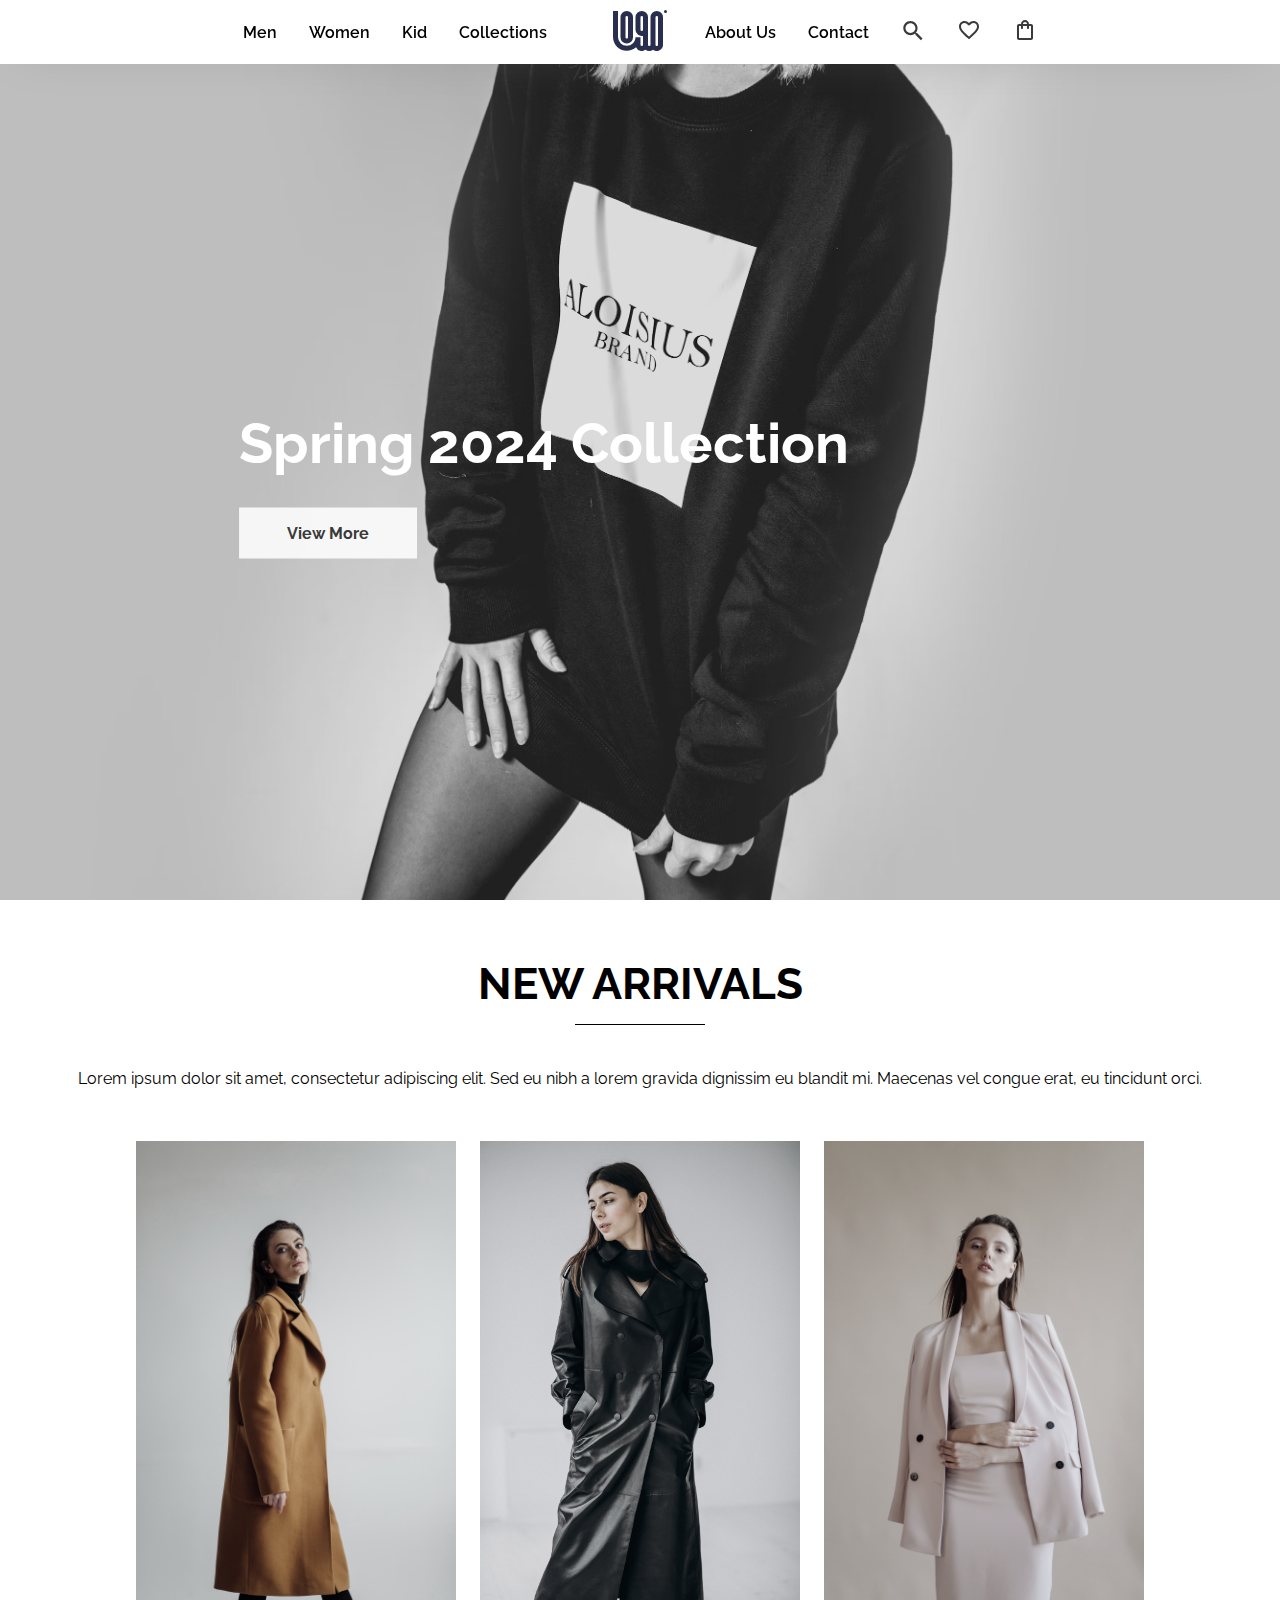
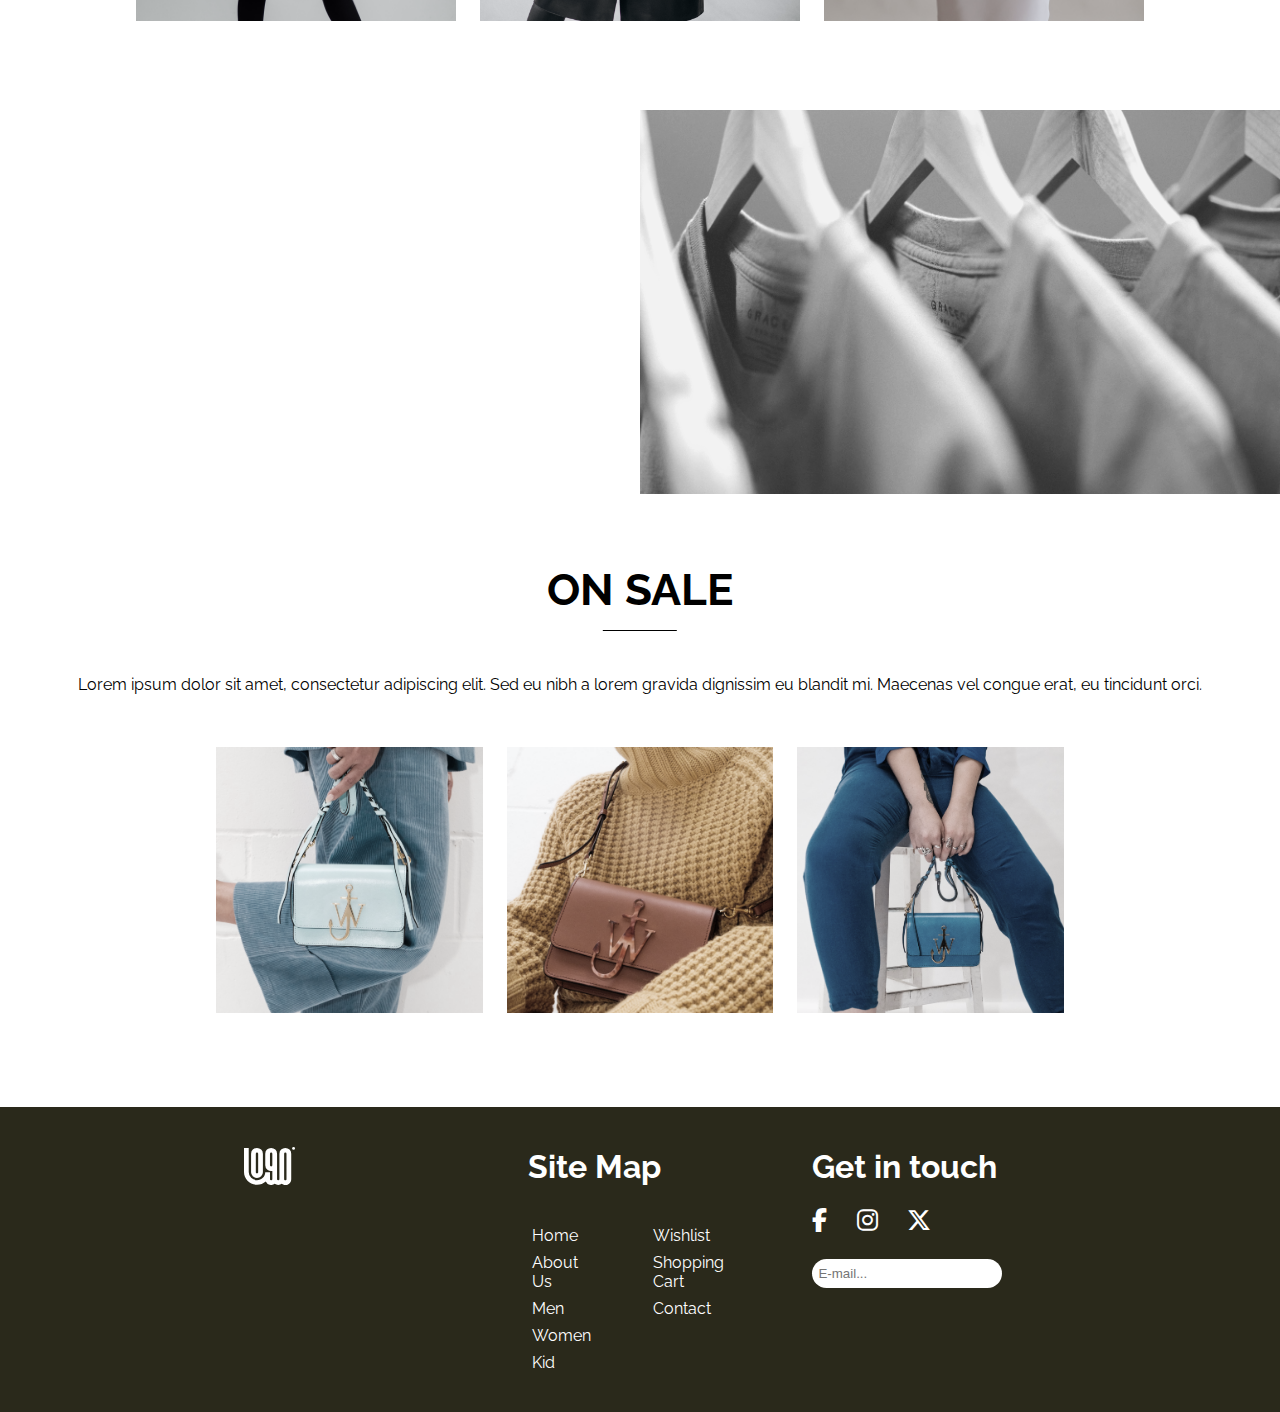
==== commit 71b3db69: "* chore(index.html): update hero banner image source to use .avif format * chore(resources): delete " ====
--- a/index.html
+++ b/index.html
@@ -105,7 +105,7 @@
 
     <!-- Banner Section -->
     <div class="hp-heroimg">
-      <img src="/resources/hero-banner-compressed.jpg" />
+      <img src="/resources/hero-banner.avif" />
       <div class="hp-width-container">
         <div class="hp-cta-container">
           <h1>Spring 2024 Collection</h1>
--- a/style.css
+++ b/style.css
@@ -308,7 +308,8 @@
 .hp-aboutus-container {
   width: 100%;
   height: 30vmax;
-  background-image: url(https://img.freepik.com/free-photo/solid-concrete-wall-textured-backdrop_53876-129493.jpg?t=st=1711586762~exp=1711590362~hmac=8ddcb35dd2d06450445a32ab8e232ac5690f08e5851494e4c3c24bf8e4dc077f&w=1800);
+  background-image: url(/resources/concrete-backdrop.jpg);
+  background-size: cover;
   overflow: hidden;
 }
 
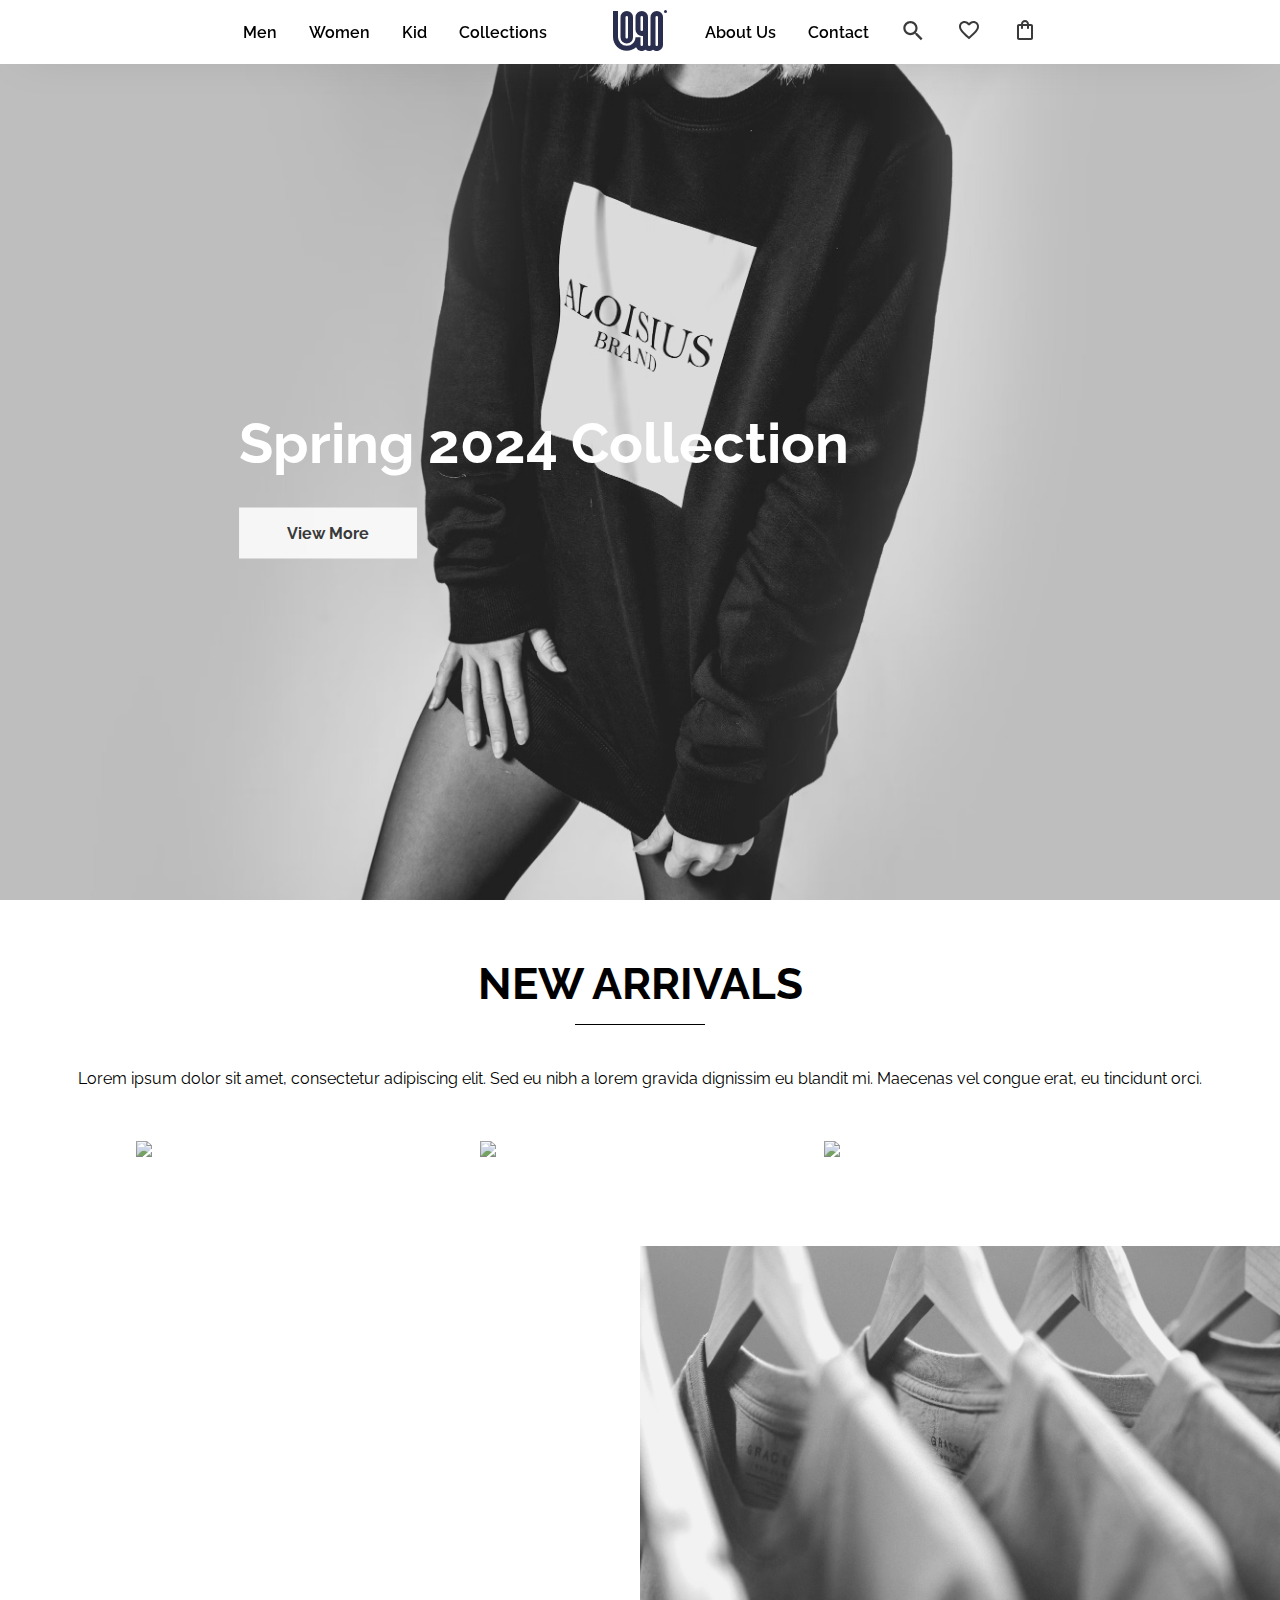
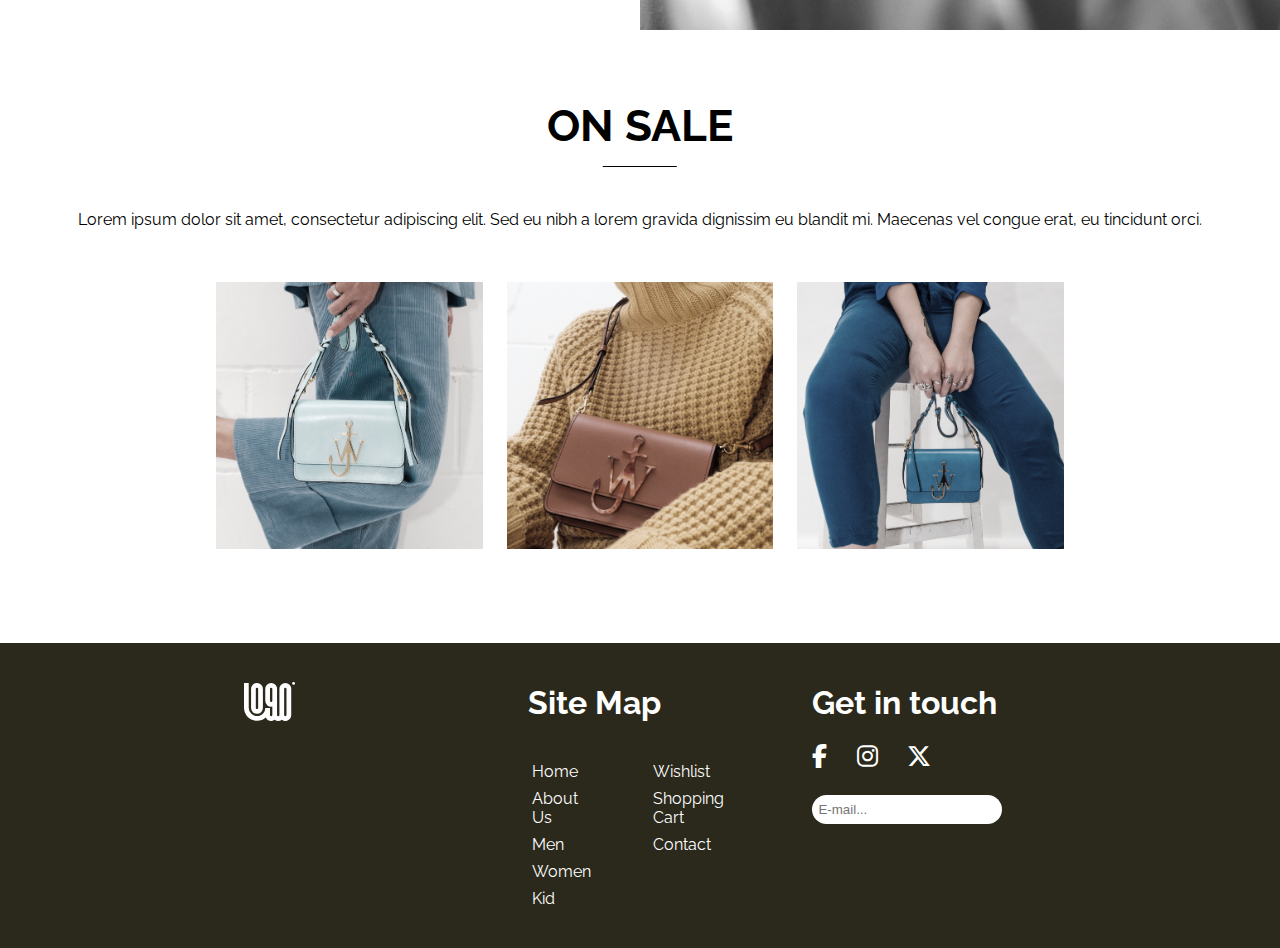
==== commit e91e14a2: "* chore(about-us.html): update image file extensions to webp format * chore(category.html): update i" ====
--- a/index.html
+++ b/index.html
@@ -45,7 +45,7 @@
             Collections
             <div class="subcategory-menu">
               <ul>
-                <img src="/resources/drop-down-img.jpg" width="300px" height="300px" />
+                <img src="/resources/drop-down-img.webp" width="300px" height="300px" />
               </ul>
               <ul>
                 <li><a href="category.html">FEATURED</a></li>
@@ -124,15 +124,15 @@
         </p>
         <section class="hp-card-container">
           <div class="hp-card-img-container">
-            <img src="/resources/collection 1.jpg" />
+            <img src="/resources/collection 1.webp" />
             <div class="hp-cta-botton align-center">View More</div>
           </div>
           <div class="hp-card-img-container">
-            <img src="/resources/collection 2.jpg" />
+            <img src="/resources/collection 2.webp" />
             <div class="hp-cta-botton align-center">View More</div>
           </div>
           <div class="hp-card-img-container">
-            <img src="/resources/collection 3.jpg" />
+            <img src="/resources/collection 3.webp" />
             <div class="hp-cta-botton align-center">View More</div>
           </div>
         </section>
